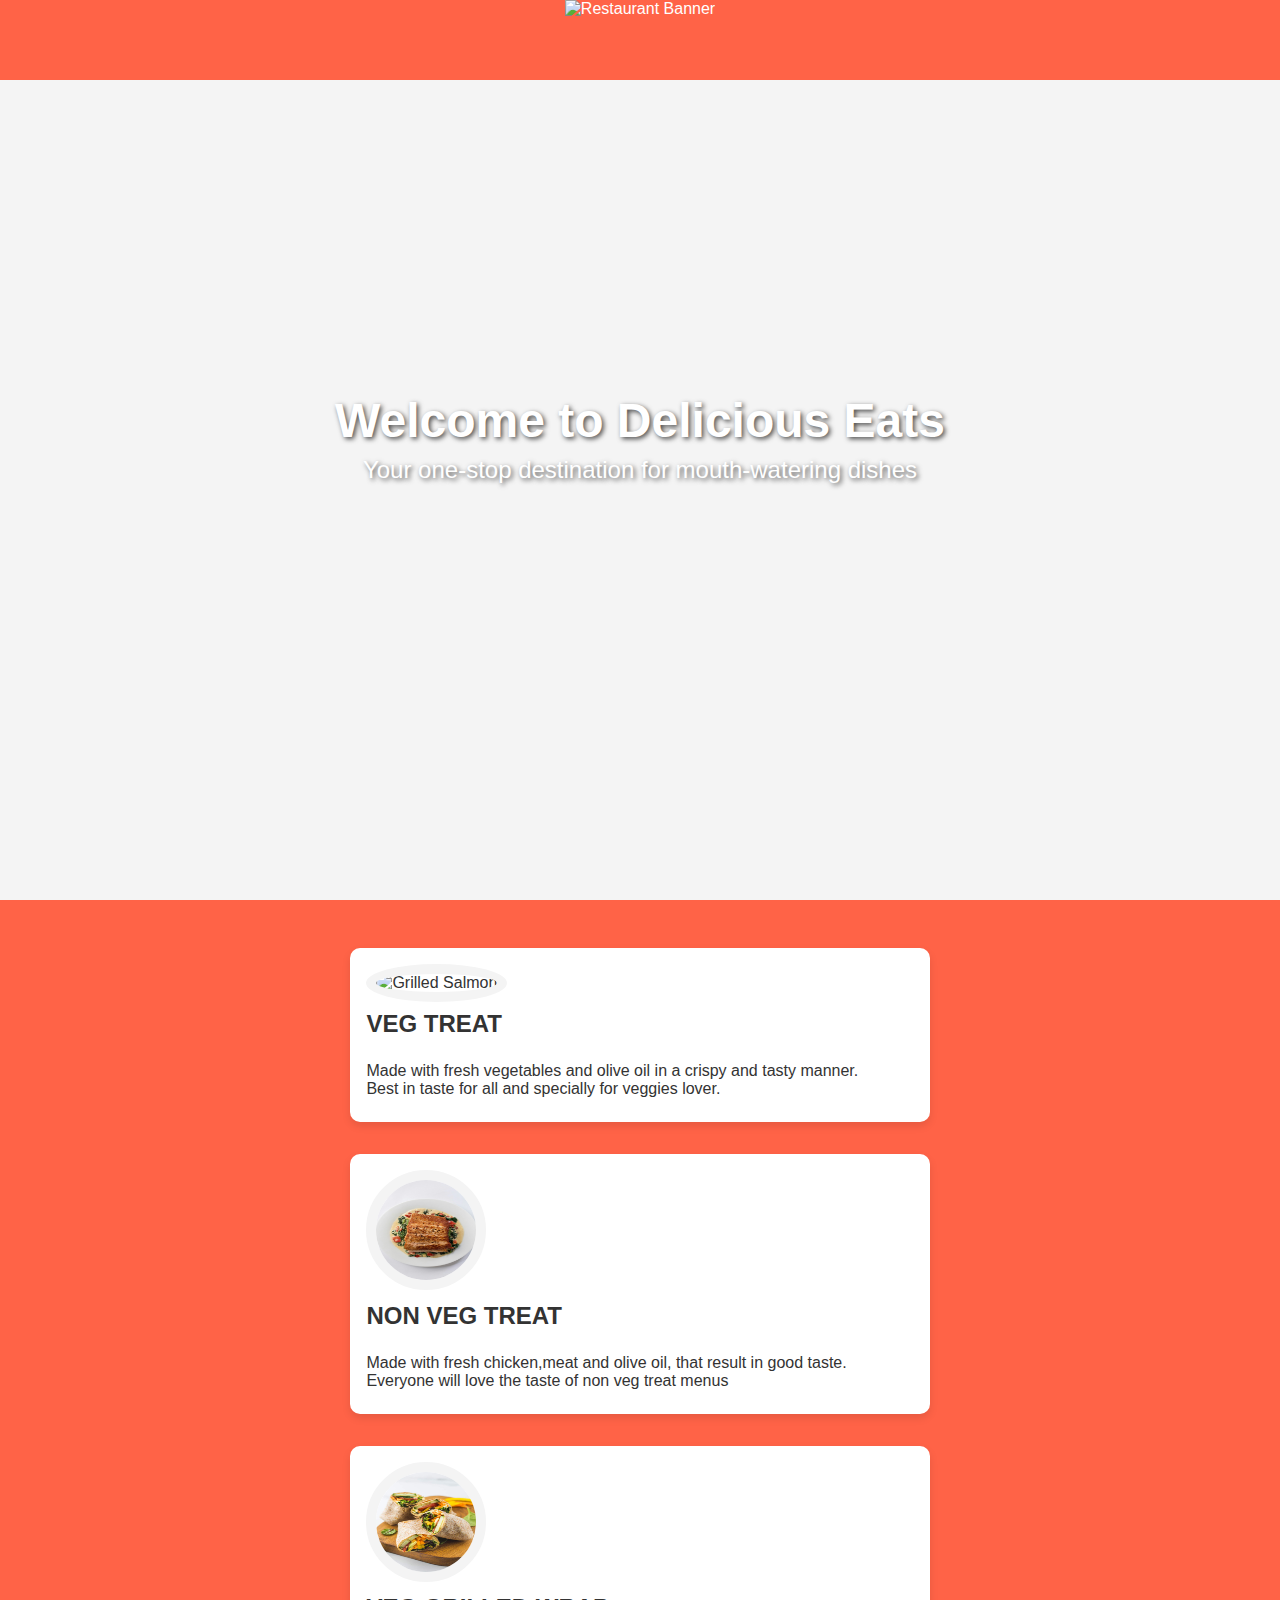
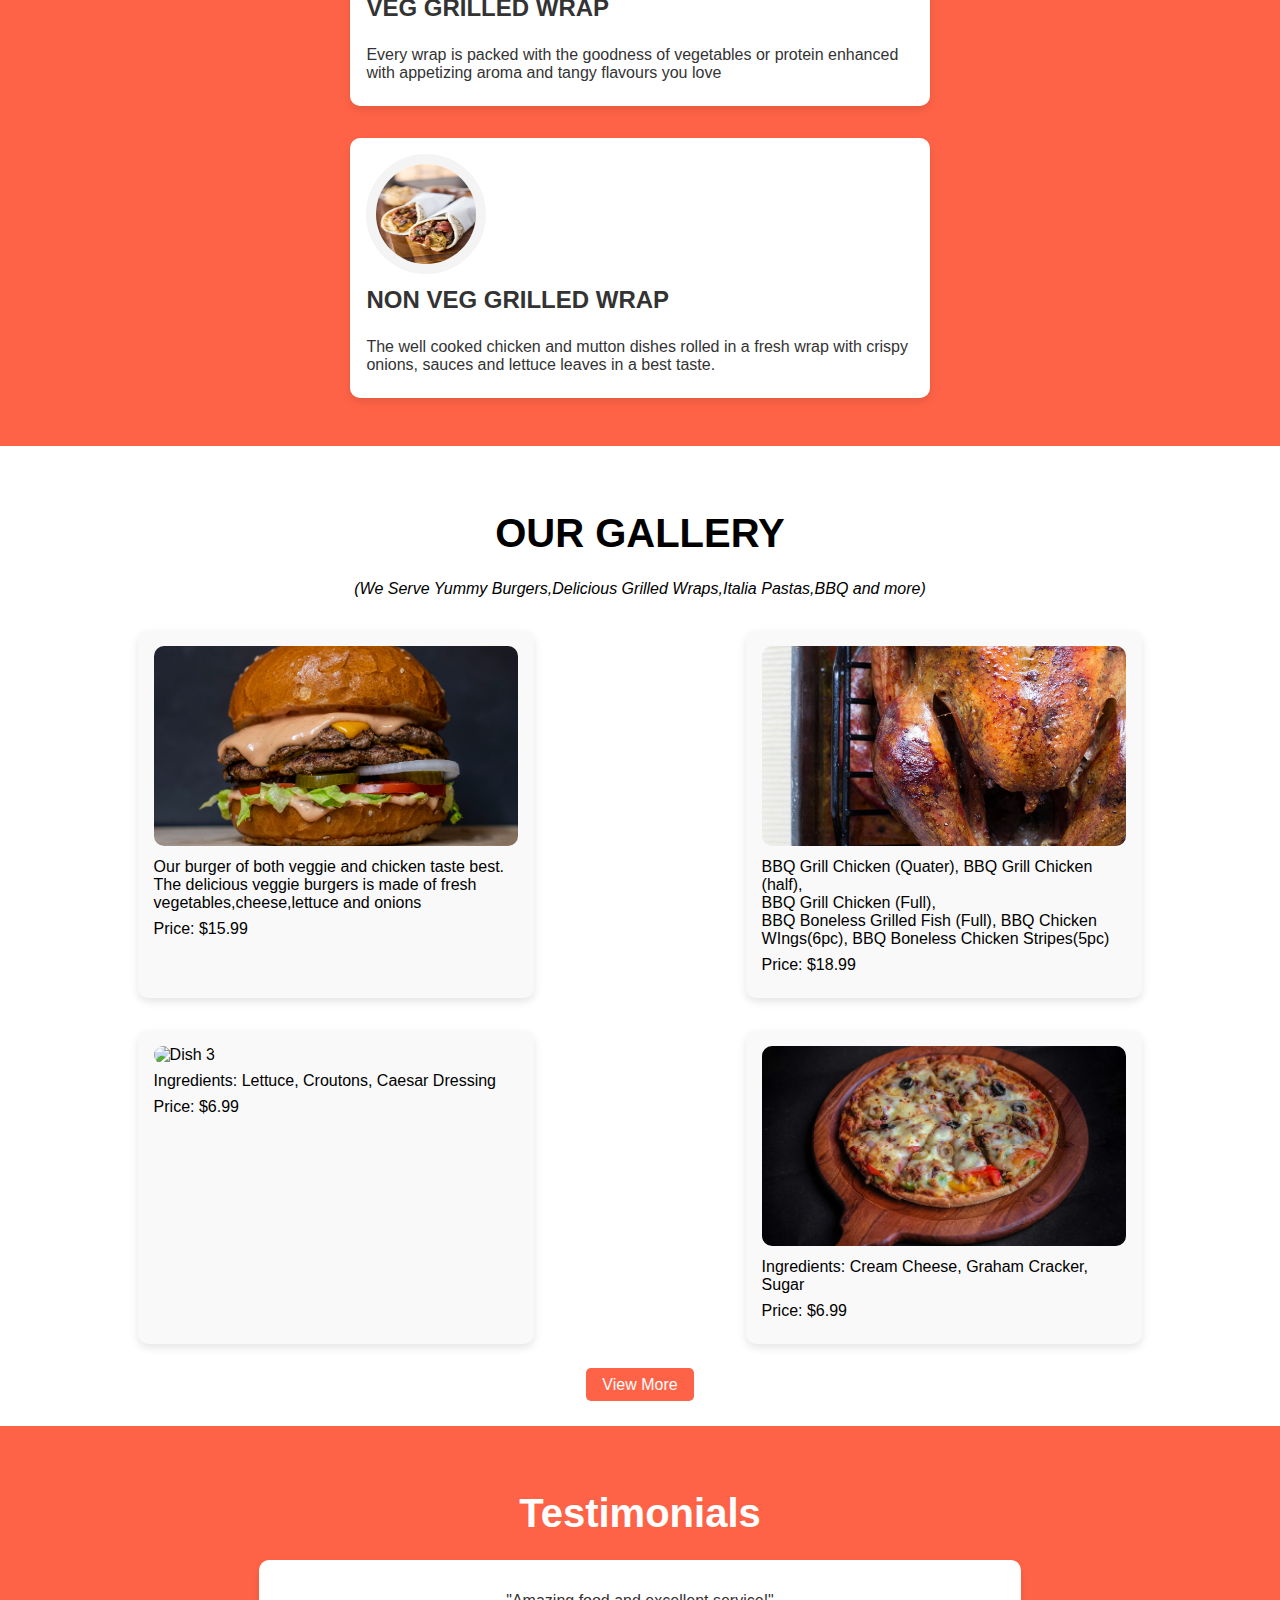
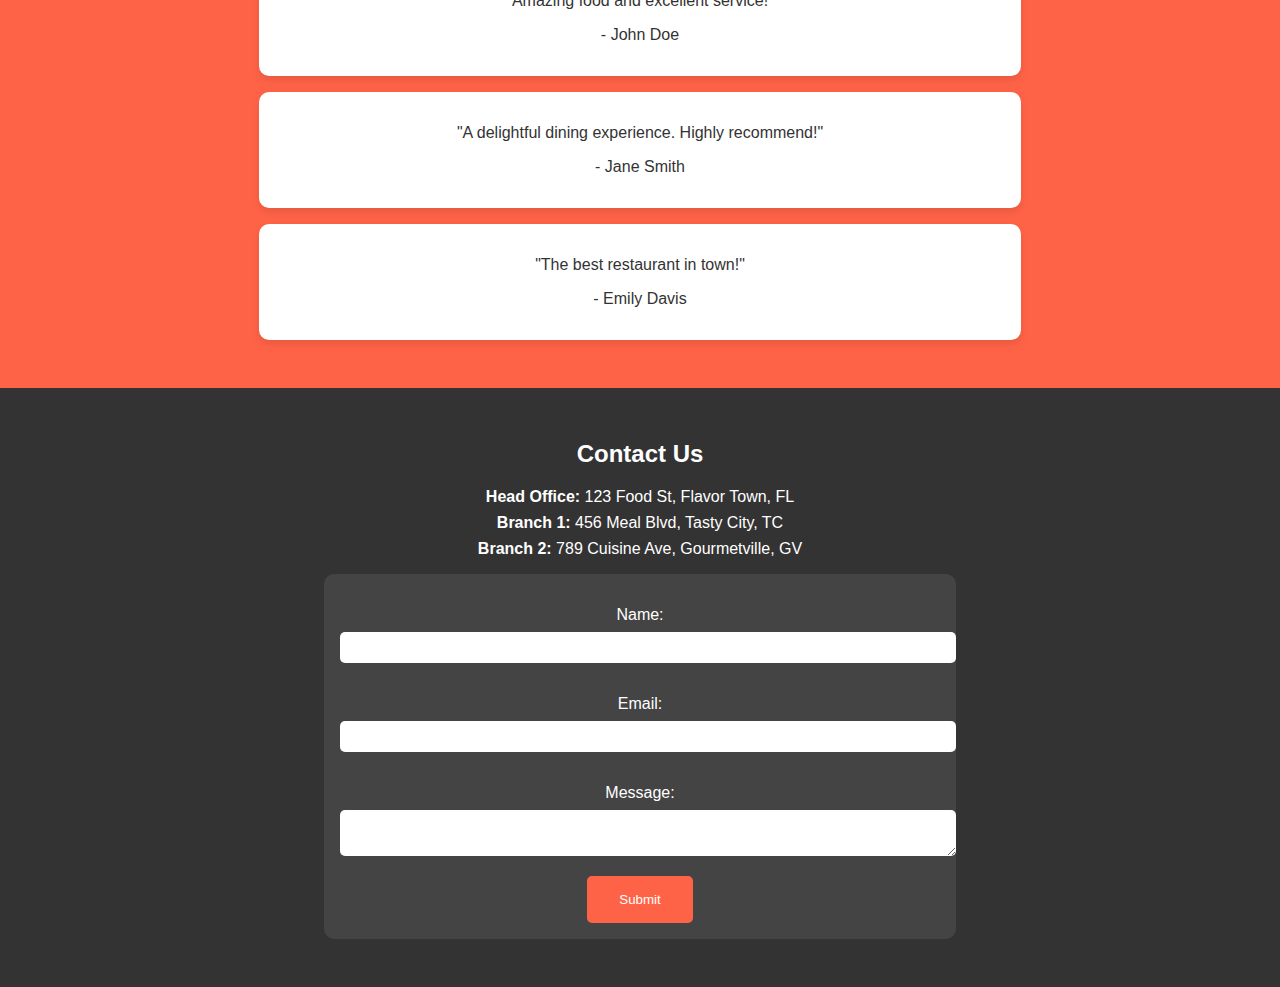
==== index.html @ 47c936db "renamed html file" ====
<!DOCTYPE html>
<html lang="en">
<head>
    <meta charset="UTF-8">
    <meta name="viewport" content="width=device-width, initial-scale=1.0">
    <title>Delicious Eats</title>
    <link rel="stylesheet" href="styles.css">
    <!-- <script src="httpa://kit.fontawesome.com/a076d05399.js"></script> -->
    <!-- <link rel="stylesheet" href="https://cdnjs.cloudflare.com/ajax/libs/font-awesome/5.14.0/css/all.min.css"> -->
    <script defer src="script.js"></script>
</head>
<body>
    
    <header> 
         <div class="navbar"> 
             <nav>
                <!-- <input type="checkbox" id="check">
                <label for="check" class="checkbtn">
                    <i class="fas-bars"></i>
                </label>
                <label class="logo">FOOD PALACE</label> --> 
                <!-- <ul>
                    <li><a class="active" href="#">Home</a></li>
                    <li><a href="#menu">Menu</a></li>
                    <li><a href="#gallery">Gallery</a></li>
                    <li><a href="#testimonials">Testimonials</a></li>
                    <li><a href="#contact">Contact</a></li>
                </ul>
            </nav>
        </div>
    </header> -->

    <main>
        <section id="home" class="intro">
            <picture>
                <source media="(min-width: 1200px)" srcset="/images/hero.jpg">
                <source media="(min-width: 768px)" srcset="/images/hero.jpg">
                <img src="/images/hero1.jpg" alt="Restaurant Banner" loading="lazy">
            </picture>
            <div class="intro-text">
                <h1>Welcome to Delicious Eats</h1>
                <p>Your one-stop destination for mouth-watering dishes</p>
            </div>
        </section>

        <section id="menu" class="menu">
            <!-- <h2>Our Menu</h2> -->
            <div class="menu-container">
                <div class="menu-item">
                    <img src="/images/Dish1.jpg" alt="Grilled Salmon" loading="lazy">
                    <h3>VEG TREAT</h3>
                    <p>Made with fresh vegetables and olive oil in a crispy and tasty manner. <br>Best in taste for all and specially for veggies lover.</p>
                    <!-- <p class="price">$15.99</p> -->
                </div>
                <div class="menu-item">
                    <img src="/images/Dish2.jpg" alt="Steak Frites" loading="lazy">
                    <h3>NON VEG TREAT</h3>
                    <p>Made with fresh chicken,meat and olive oil, that result in good taste.<br> Everyone will love the taste of non veg treat menus</p>
                    <!-- <p class="price">$18.99</p> -->
                </div>
                <div class="menu-item">
                    <img src="/images/dish3.jpg" alt="Caesar Salad" loading="lazy">
                    <h3>VEG GRILLED WRAP</h3>
                    <p>Every wrap is packed with the goodness of vegetables or protein enhanced<br> with appetizing aroma and tangy flavours you love</p>
                    <!-- <p class="price">$6.99</p> -->
                </div>
                <div class="menu-item">
                    <img src="/images/Dish4.jpg" alt="Cheesecake" loading="lazy">
                    <h3>NON VEG GRILLED WRAP</h3>
                    <p>The well cooked chicken and mutton dishes rolled in a fresh wrap with crispy<br> onions, sauces and lettuce leaves in a best taste.</p>
                    <!-- <p class="price">$6.99</p> -->
                </div>
            </div>
        </section>

        <section id="gallery" class="gallery">
            <h2>OUR GALLERY</MENU></h2>
            <p> <i>(We Serve Yummy Burgers,Delicious Grilled Wraps,Italia Pastas,BBQ and more)</i></p>
            <div class="gallery-container">
                <div class="gallery-item">
                    <img src="/images/Food1.jpg" alt="Dish 1" loading="lazy">
                    <p>Our burger of both veggie and chicken taste best. The delicious veggie burgers is made of fresh vegetables,cheese,lettuce and onions </p>
                    <p>Price: $15.99</p>
                </div>
                <div class="gallery-item">
                    <img src="/images/food2.jpg" alt="Dish 2" loading="lazy">
                    <p>BBQ Grill Chicken (Quater), BBQ Grill Chicken (half),<br> BBQ Grill Chicken (Full),<br> BBQ Boneless Grilled Fish (Full), BBQ Chicken WIngs(6pc), BBQ Boneless Chicken Stripes(5pc)</p>
                    <p>Price: $18.99</p>
                </div>
                <div class="gallery-item">
                    <img src="/images/food4.jpg" alt="Dish 3" loading="lazy">
                    <p>Ingredients: Lettuce, Croutons, Caesar Dressing</p>
                    <p>Price: $6.99</p>
                </div>
                <div class="gallery-item">

                    <img src="/images/food3.jpg" alt="Dish 4" loading="lazy">
                    <p>Ingredients: Cream Cheese, Graham Cracker, Sugar</p>
                    <p>Price: $6.99</p>
                    
                </div>
                <!-- <div class="view-more">
                    <a href="#more">View More</a>
                </div> -->
            </div>
            <div class="view-more">
                <a href="#more">View More</a>
            </div>
        </section>

        <section id="testimonials" class="testimonials">
            <h2>Testimonials</h2>
            <div class="testimonial">
                <p>"Amazing food and excellent service!"</p>
                <p>- John Doe</p>
            </div>
            <div class="testimonial">
                <p>"A delightful dining experience. Highly recommend!"</p>
                <p>- Jane Smith</p>
            </div>
            <div class="testimonial">
                <p>"The best restaurant in town!"</p>
                <p>- Emily Davis</p>
            </div>
        </section>
    </main>

    <footer id="contact">
        <h2>Contact Us</h2>
        <p><strong>Head Office:</strong> 123 Food St, Flavor Town, FL</p>
        <p><strong>Branch 1:</strong> 456 Meal Blvd, Tasty City, TC</p>
        <p><strong>Branch 2:</strong> 789 Cuisine Ave, Gourmetville, GV</p>
        <form id="contactForm">
            <label for="name">Name:</label>
            <input type="text" id="name" name="name" required>

            <label for="email">Email:</label>
            <input type="email" id="email" name="email" required>

            <label for="message">Message:</label>
            <textarea id="message" name="message" required></textarea>

            <button type="submit">Submit</button>
        </form>
    </footer>

    <button id="backToTop">Back to Top</button>
</body>
</html>
---- styles.css ----
/* General Styles */
body {
    font-family: Arial, sans-serif;
    margin: 0;
    padding: 0;
    background-color: #f4f4f4;
}

/* header {
    background-color: #ff6347;
    color: white;
    padding: 1rem;
    text-align: right;
} */
 nav{
    background: #ff6347;
    height: 80px;
    width: 100%;
 }
 /* label.logo{  
    /* color: white; */
    /* font-size: 35px; */
    /* line-height: 80px; */
    /* padding: 0 100px; */
    /* font-weight: bold; */
 } */
/* nav ul{
    float: right;
    margin-right: 20px;
}
nav ul li{
    display: inline-block;
    line-height: 80px;
    margin: 0 5px;
}
nav ul li a{
    color: white;
    font-size: 17px;
    padding:  7px 13px;
    border-radius: 3px;
    text-transform: uppercase;
}
a.active,a:hover{
background: #1b9bff;
transition: .5s;

}
.checkbtn{
    font-size: 30px;
    color:white;
    float: right;
    line-height: 80px;
    margin-right: 40px;
    cursor: pointer;
    display: none;
}

#check{
    display: none;
}
@media( max-width: 952px){
    label.logo{
    font-size: 30px;
    padding-left: 50px;

    }
    nav ul li a{
        font-size: 16px;
    }
}
@media( max-width: 856px){
    .checkbtn{
        display: block;
    }
} */


.navbar nav ul {
    list-style: none;
    padding: 0;
    display: flex;
    justify-content: flex-end;
    margin: 0;
}


.navbar nav ul li {
    margin-left: 1rem;
}

.navbar nav ul li a {
    color: white;
    text-decoration: none;
    padding: 0.5rem 1rem;
    border-radius: 5px;
    transition: background-color 0.3s;
}

.navbar nav ul li a:hover {
    background-color: rgba(255, 255, 255, 0.2);
}

/* Intro Section */
.intro {
    position: relative;
    text-align: center;
    color: white;
    height: 100vh;
    overflow: hidden;
}

.intro img {
    width: 100%;
    height: 100vh;
    object-fit: cover;
}

.intro-text {
    position: absolute;
    top: 50%;
    left: 50%;
    transform: translate(-50%, -50%);
    text-shadow: 2px 2px 5px rgba(0, 0, 0, 0.7);
}

.intro-text h1 {
    font-size: 3rem;
    margin: 0;
}

.intro-text p {
    font-size: 1.5rem;
    margin-top: 0.5rem;
}

/* Menu Section */
.menu {
    padding: 2rem;
    background-color: #ff6347;
    color: white;
    text-align: center;
}

.menu h2 {
    font-size: 2.5rem;
    margin-bottom: 1.5rem;
}

.menu-container {
    display: flex;
    justify-content: space-around;
    flex-wrap: wrap;
}

.menu-item {
    background: white;
    color: #333;
    border-radius: 10px;
    margin: 1rem;
    padding: 1rem;
    width: 45%;
    box-shadow: 0 4px 8px rgba(0, 0, 0, 0.1);
    text-align: left;
}

.menu-item img {
    /* width: 100%;
    border-radius: 10px;
    height: 200px;
    object-fit: cover; */
    width: 100px;
    height: 100px;
    border-radius: 50%;
    border: 10px solid #f4f4f4;
}

.menu-item h3 {
    font-size: 1.5rem;
    margin-top: 0.5rem;
}

.menu-item p {
    font-size: 1rem;
    margin: 0.5rem 0;
}

.price {
    font-weight: bold;
    font-size: 1.2rem;
}

/* Gallery Section */
.gallery {
    padding: 2rem;
    background-color: white;
    text-align: center;
}

.gallery h2 {
    font-size: 2.5rem;
    margin-bottom: 1.5rem;
}

.gallery-container {
    display: flex;
    justify-content: space-around;
    flex-wrap: wrap;
}

.gallery-item {
    background: #f9f9f9;
    border-radius: 10px;
    margin: 1rem;
    padding: 1rem;
    width: 30%;
    box-shadow: 0 4px 8px rgba(0, 0, 0, 0.1);
    text-align: left;
}

.gallery-item img {
    width: 100%;
    border-radius: 10px;
    height: 200px;
    object-fit: cover;
}

.gallery-item p {
    font-size: 1rem;
    margin: 0.5rem 0;
}

.view-more {
    text-align: center;
    margin-top: 1rem;
}

.view-more a {
    text-decoration: none;
    background-color: #ff6347;
    color: white;
    padding: 0.5rem 1rem;
    border-radius: 5px;
    transition: background-color 0.3s;
}

.view-more a:hover {
    background-color: #e5533d;
}

/* Testimonials Section */
.testimonials {
    padding: 2rem;
    background-color: #ff6347;
    color: white;
    text-align: center;
}

.testimonials h2 {
    font-size: 2.5rem;
    margin-bottom: 1.5rem;
}

.testimonial {
    background: white;
    color: #333;
    border-radius: 10px;
    margin: 1rem auto;
    padding: 1rem;
    width: 60%;
    box-shadow: 0 4px 8px rgba(0, 0, 0, 0.1);
}

/* Footer Section */
footer {
    background-color: #333;
    color: white;
    padding: 2rem;
    text-align: center;
}

footer p {
    margin: 0.5rem 0;
}

footer form {
    max-width: 600px;
    margin: 1rem auto;
    padding: 1rem;
    background: #444;
    border-radius: 10px;
}

footer form label {
    display: block;
    margin: 1rem 0 0.5rem;
}

footer form input, footer form textarea {
    width: 100%;
    padding: 0.5rem;
    margin-bottom: 1rem;
    border: none;
    border-radius: 5px;
}

footer form button {
    padding: 1rem 2rem;
    border: none;
    background-color: #ff6347;
    color: white;
    border-radius: 5px;
    cursor: pointer;
}

footer form button:hover {
    background-color: #e5533d;
}

/* Back to Top Button */
#backToTop {
    position: fixed;
    bottom: 20px;
    right: 20px;
    padding: 0.5rem 1rem;
    background-color: #ff6347;
    color: white;
    border: none;
    border-radius: 5px;
    cursor: pointer;
    display: none; /* Hidden initially */
}

#backToTop:hover {
    /* background-color: General Styles */
    body {
        font-family: Arial, sans-serif;
        margin: 0;
        padding: 0;
        background-color: #f4f4f4;
    }
    
    header {
        background-color: #ff6347;
        color: white;
        padding: 1rem;
        text-align: right;
    }
    header.navigation{
        position: relative;
        display: none;
    }
    
      header .navigation .navigation-items a{
        position:relative;
        color:#fff;
        font-size: 1.2em;
        margin: 20px;
        font-weight: 500;
        text-decoration: none;
        margin-left: 30px;
        transition: 0.3s ease;
      }
      header .navigation .navigation-items a:before{
        content: '';
        position: absolute;
        background:#fff;
        width: 0;
        height:3px;
        bottom: 0;
        left: 0;
        transition: 0.3s ease;
      }
    
      header .navigation .navigation-items a:hover:before{
        width: 100%;
      }
    
      .navigation-items {
        position: relative;
      }
    
      .navigation-items p {
        position: absolute;
        top: 5%;
        left: 90%;
    
        font-size: 22px;
        cursor: pointer;
        color: rgba(3, 96, 251, 0.3);
      }
    
      section{
        padding:100px 200px;
      }
    
    /* .navbar nav ul {
        list-style: none;
        padding: 0;
        display: flex;
        justify-content: flex-end;
        margin: 0;
    }
    
    .navbar nav ul li {
        margin-left: 1rem;
    }
    
    .navbar nav ul li a {
        color: white;
        text-decoration: none;
        padding: 0.5rem 1rem;
        border-radius: 5px;
        transition: background-color 0.3s;
    }
    
    .navbar nav ul li a:hover {
        background-color: rgba(255, 255, 255, 0.2);
    }
     */
    /* Intro Section */
    .intro {
        position: relative;
        text-align: center;
        color: white;
        height: 100vh;
        overflow: hidden;
    }
    
    .intro img {
        width: 100%;
        height: 100vh;
        object-fit: cover;
    }
    
    .intro-text {
        position: absolute;
        top: 50%;
        left: 50%;
        transform: translate(-50%, -50%);
        text-shadow: 2px 2px 5px rgba(0, 0, 0, 0.7);
    }
    
    .intro-text h1 {
        font-size: 3rem;
        margin: 0;
    }
    
    .intro-text p {
        font-size: 1.5rem;
        margin-top: 0.5rem;
    }
    
    /* Menu Section */
    .menu {
        padding: 2rem;
        background-color: #ff6347;
        color: white;
        text-align: center;
    }
    
    .menu h2 {
        font-size: 2.5rem;
        margin-bottom: 1.5rem;
    }
    
    .menu-container {
        display: flex;
        justify-content: space-around;
        flex-wrap: wrap;
    }
    
    .menu-item {
        background: white;
        color: #333;
        border-radius: 10px;
        margin: 1rem;
        padding: 1rem;
        width: 45%;
        box-shadow: 0 4px 8px rgba(0, 0, 0, 0.1);
        text-align: left;
    }
    
    .menu-item img {
        width: 100%;
        border-radius: 10px;
        height: 200px;
        object-fit: cover;
    }
    
    .menu-item h3 {
        font-size: 1.5rem;
        margin-top: 0.5rem;
    }
    
    .menu-item p {
        font-size: 1rem;
        margin: 0.5rem 0;
    }
    
    .price {
        font-weight: bold;
        font-size: 1.2rem;
    }
    
    /* Gallery Section */
    .gallery {
        padding: 2rem;
        background-color: white;
        text-align: center;
    }
    
    .gallery h2 {
        font-size: 2.5rem;
        margin-bottom: 1.5rem;
    }
    
    .gallery-container {
        display: flex;
        justify-content: space-around;
        flex-wrap: wrap;
    }
    
    .gallery-item {
        background: #f9f9f9;
        border-radius: 10px;
        margin: 1rem;
        padding: 1rem;
        width: 30%;
        box-shadow: 0 4px 8px rgba(0, 0, 0, 0.1);
        text-align: left;
    }
    
    .gallery-item img {
        width: 100%;
        border-radius: 10px;
        height: 200px;
        object-fit: cover;
    }
    
    .gallery-item p {
        font-size: 1rem;
        margin: 0.5rem 0;
    }
    
    .view-more {
        text-align: center;
        margin-top: 1rem;
    }
    
    .view-more a {
        text-decoration: none;
        background-color: #ff6347;
        color: white;
        padding: 0.5rem 1rem;
        border-radius: 5px;
        transition: background-color 0.3s;
    }
    
    .view-more a:hover {
        background-color: #e5533d;
    }
    
    /* Testimonials Section */
    .testimonials {
        padding: 2rem;
        background-color: #ff6347;
        color: white;
        text-align: center;
    }
    
    .testimonials h2 {
        font-size: 2.5rem;
        margin-bottom: 1.5rem;
    }
    
    .testimonial {
        background: white;
        color: #333;
        border-radius: 10px;
        margin: 1rem auto;
        padding: 1rem;
        width: 60%;
        box-shadow: 0 4px 8px rgba(0, 0, 0, 0.1);
    }
    
    /* Footer Section */
    footer {
        background-color: #333;
        color: white;
        padding: 2rem;
        text-align: center;
    }
    
    footer p {
        margin: 0.5rem 0;
    }
    
    footer form {
        max-width: 600px;
        margin: 1rem auto;
        padding: 1rem;
        background: #444;
        border-radius: 10px;
    }
    
    footer form label {
        display: block;
        margin: 1rem 0 0.5rem;
    }
    
    footer form input, footer form textarea {
        width: 100%;
        padding: 0.5rem;
        margin-bottom: 1rem;
        border: none;
        border-radius: 5px;
    }
    
    footer form button {
        padding: 1rem 2rem;
        border: none;
        background-color: #ff6347;
        color: white;
        border-radius: 5px;
        cursor: pointer;
    }
    
    footer form button:hover {
        background-color: #e5533d;
    }
    
    /* Back to Top Button */
    #backToTop {
        position: fixed;
        bottom: 20px;
        right: 20px;
        padding: 0.5rem 1rem;
        background-color: #ff6347;
        color: white;
        border: none;
        border-radius: 5px;
        cursor: pointer;
        display: none; /* Hidden initially */
    }
    
    #backToTop:hover {
        background-color: #e5533d;
    }
    
    /* Responsive Design */
    @media (max-width: 768px) {
        .navbar nav ul {
            flex-direction: column;
            align-items: flex-end;
        }
    
        .navbar nav ul li {
            margin: 0.5rem 0;
        }
    
        .menu-container, .gallery-container {
            flex-direction: column;
            align-items: center;
        }
    
        .menu-item, .gallery-item {
            width: 80%;
        }
    
        .intro-text h1 {
            font-size: 2rem;
        }
    
        .intro-text p {
            font-size: 1rem;
        }
    }
    /* e5533d; */
}

/* Responsive Design */
@media (max-width: 768px) {
    .navbar nav ul {
        flex-direction: column;
        align-items: flex-end;
    }

    .navbar nav ul li {
        margin: 0.5rem 0;
    }

    .menu-container, .gallery-container {
        flex-direction: column;
        align-items: center;
    }

    .menu-item, .gallery-item {
        width: 80%;
    }

    .intro-text h1 {
        font-size: 2rem;
    }

    .intro-text p {
        font-size: 1rem;
    }
}
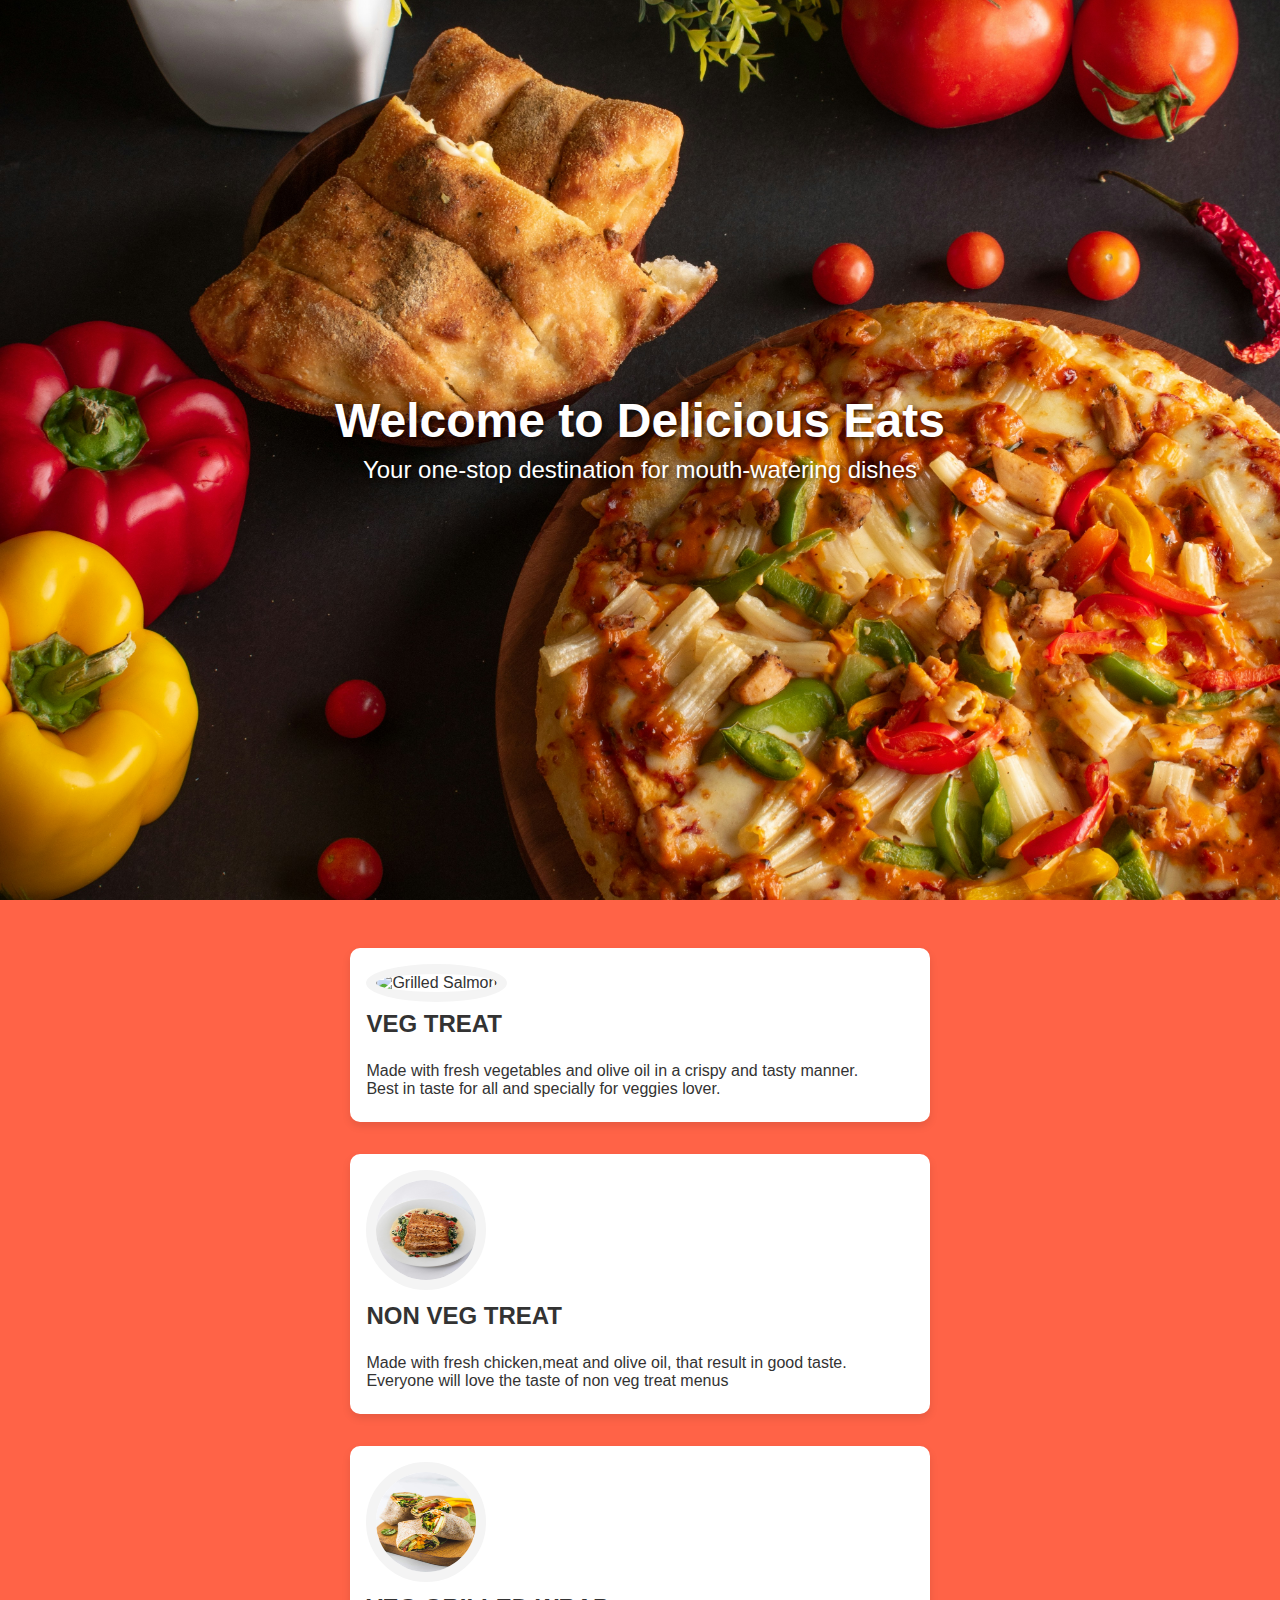
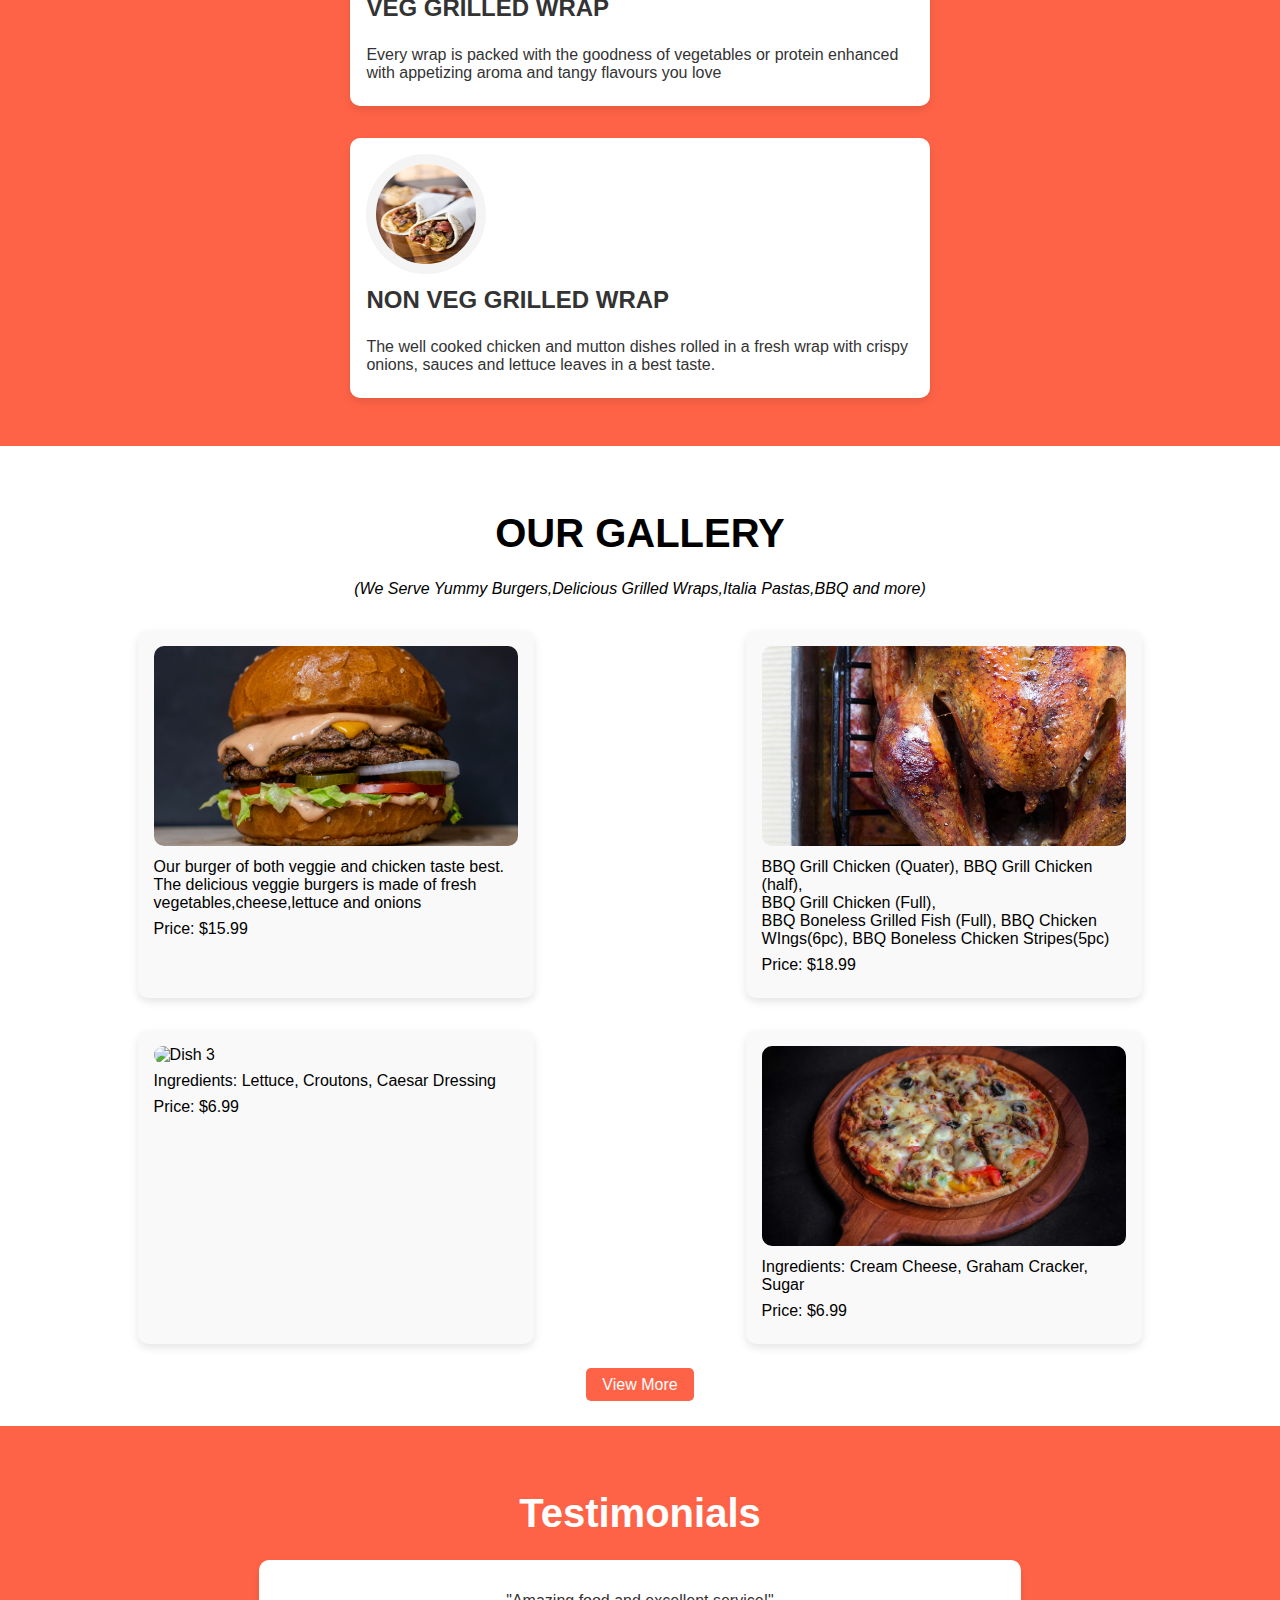
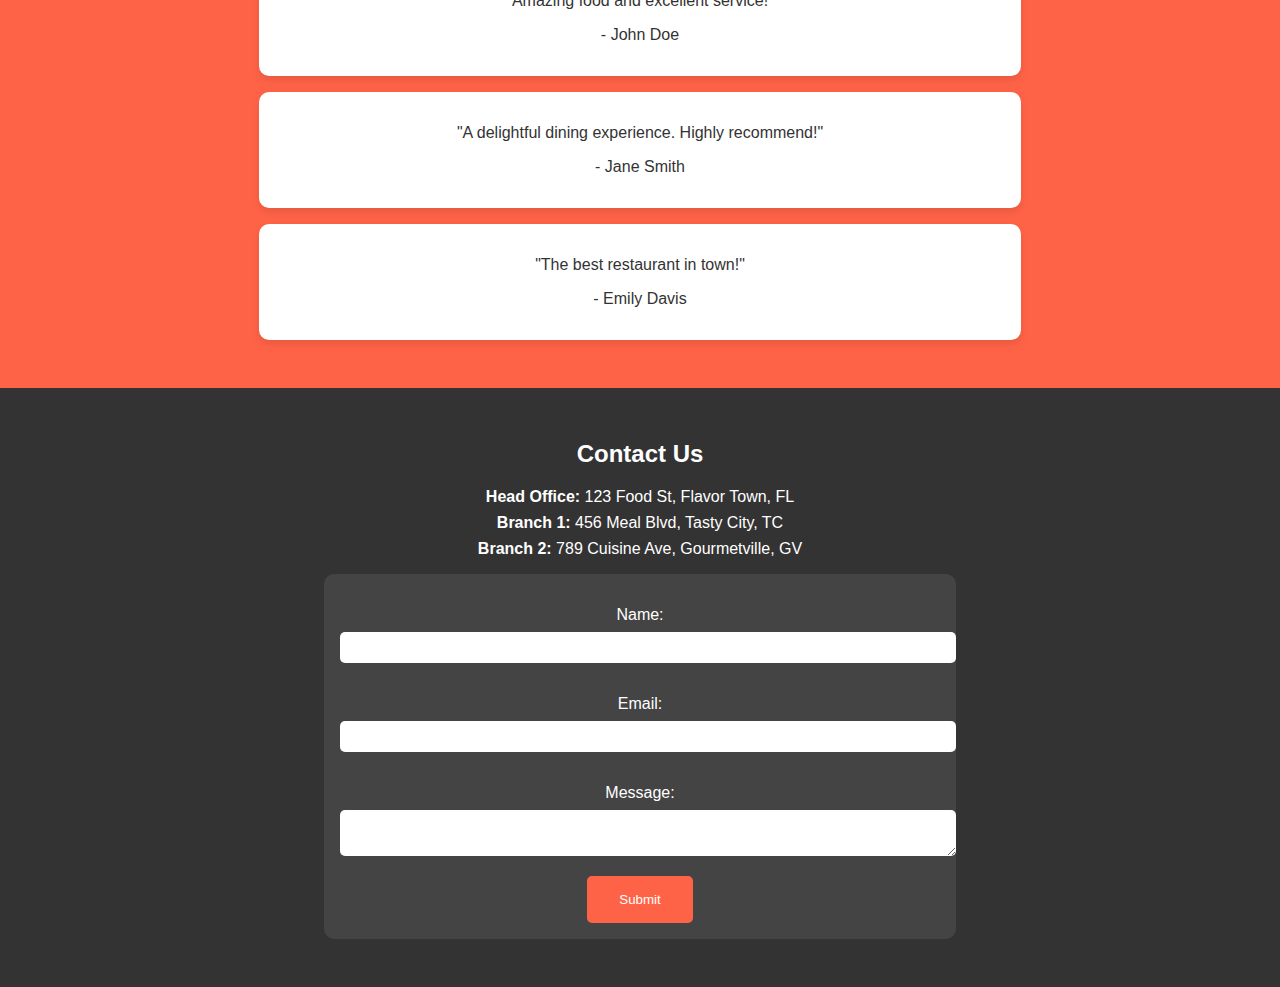
==== commit 846bfdd3: "updated home image path" ====
--- a/index.html
+++ b/index.html
@@ -33,8 +33,8 @@
     <main>
         <section id="home" class="intro">
             <picture>
-                <source media="(min-width: 1200px)" srcset="/images/hero.jpg">
-                <source media="(min-width: 768px)" srcset="/images/hero.jpg">
+                <source media="(min-width: 1200px)" srcset="/images/hero1.jpg">
+                <source media="(min-width: 768px)" srcset="/images/hero1.jpg">
                 <img src="/images/hero1.jpg" alt="Restaurant Banner" loading="lazy">
             </picture>
             <div class="intro-text">
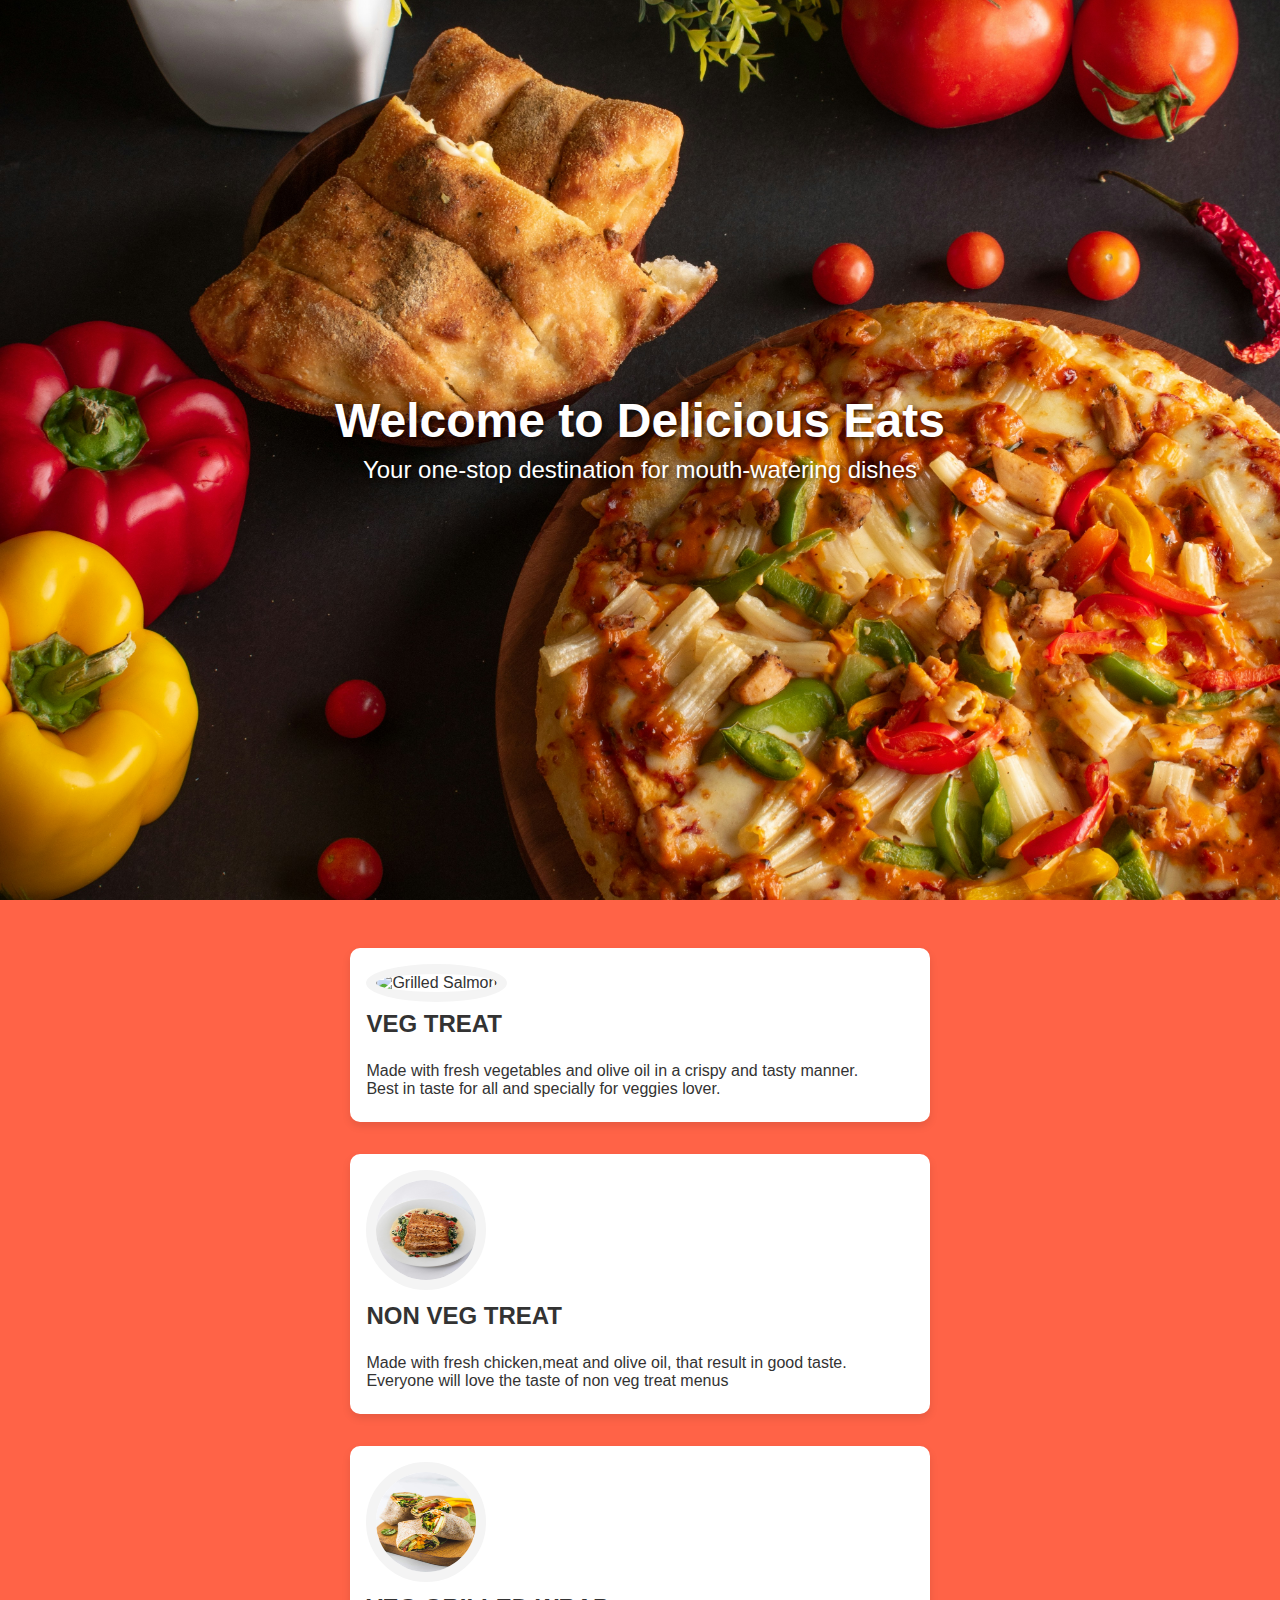
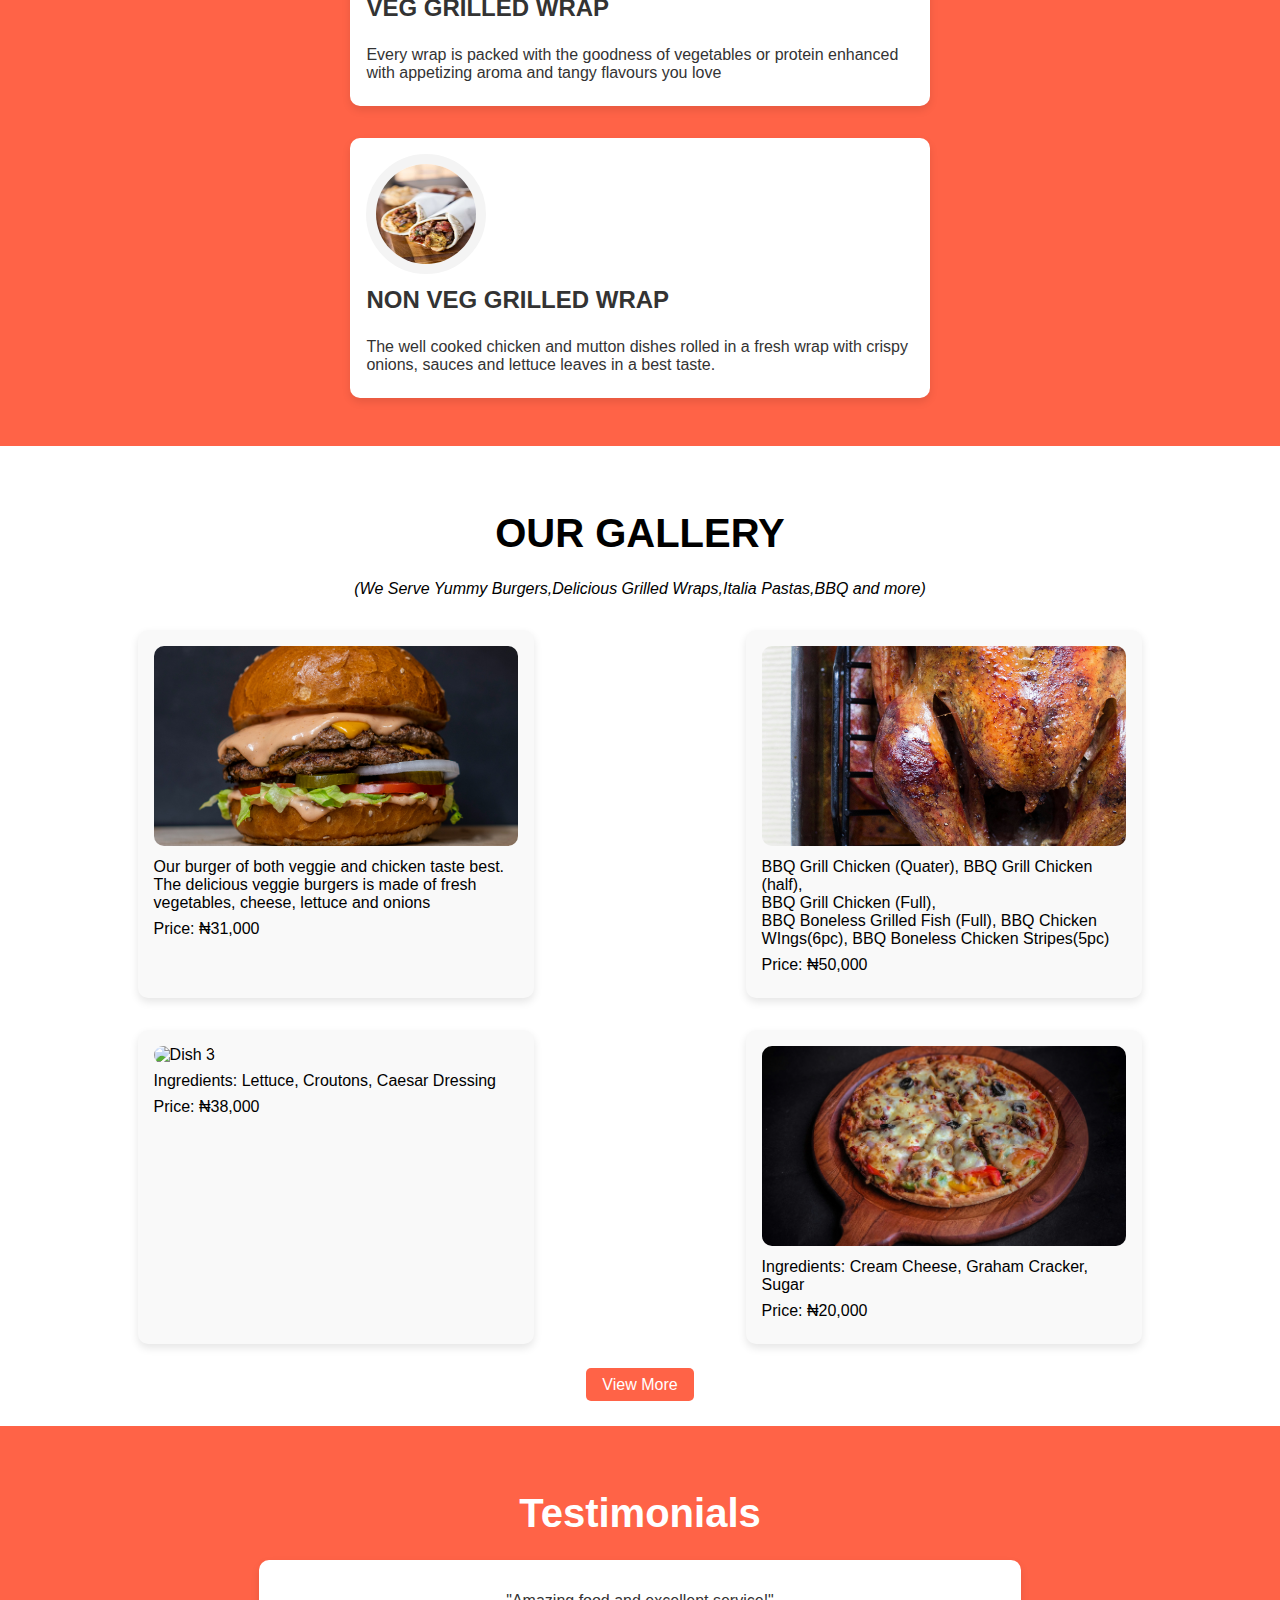
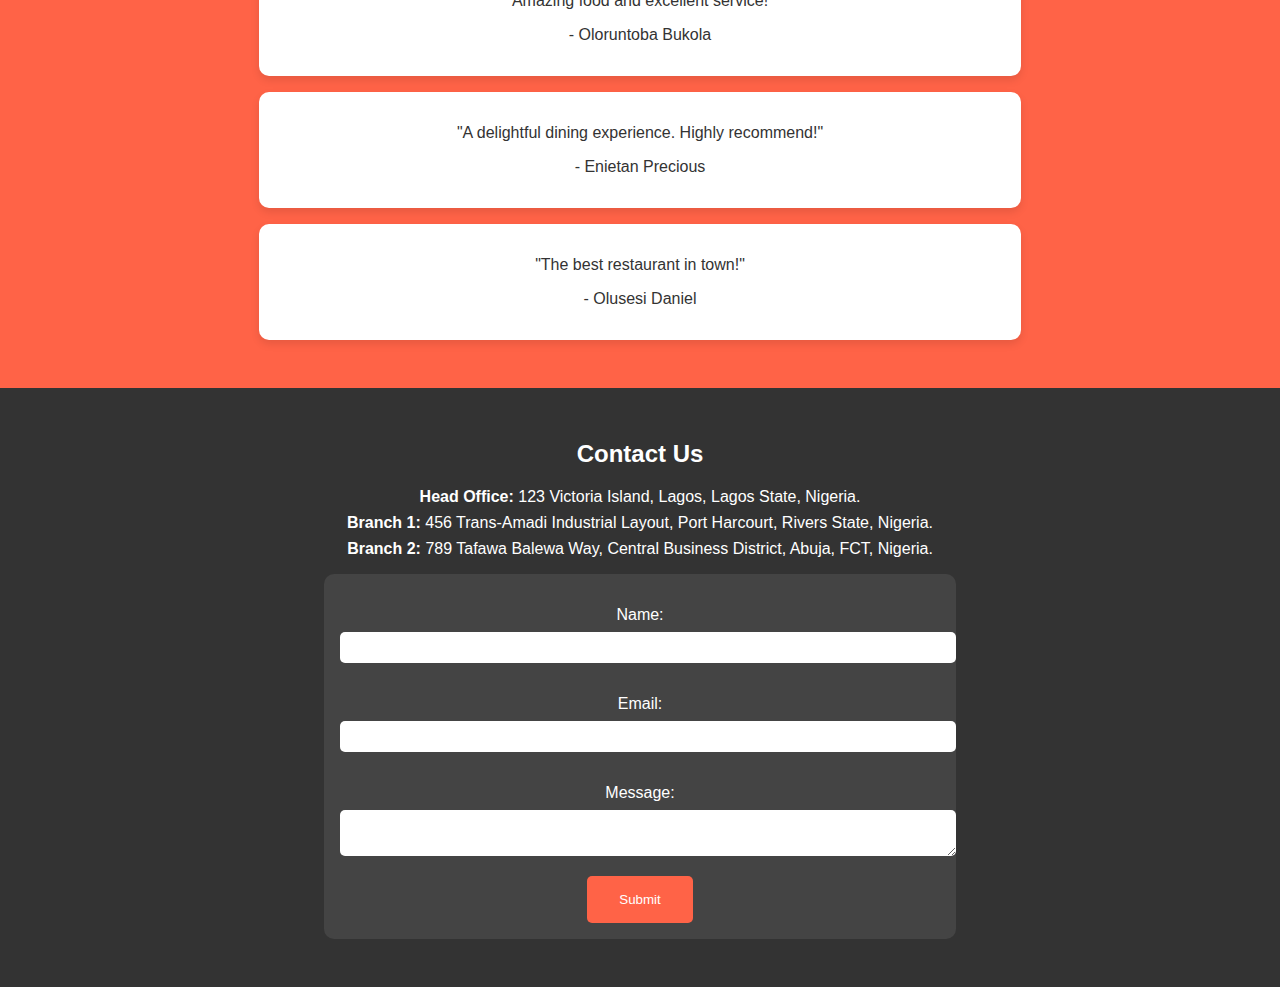
==== commit a15d1512: "update" ====
--- a/index.html
+++ b/index.html
@@ -11,10 +11,10 @@
 </head>
 <body>
     
-    <header> 
+    <!--  <header> 
          <div class="navbar"> 
              <nav>
-                <!-- <input type="checkbox" id="check">
+                <input type="checkbox" id="check">
                 <label for="check" class="checkbtn">
                     <i class="fas-bars"></i>
                 </label>
@@ -79,24 +79,24 @@
             <div class="gallery-container">
                 <div class="gallery-item">
                     <img src="/images/Food1.jpg" alt="Dish 1" loading="lazy">
-                    <p>Our burger of both veggie and chicken taste best. The delicious veggie burgers is made of fresh vegetables,cheese,lettuce and onions </p>
-                    <p>Price: $15.99</p>
+                    <p>Our burger of both veggie and chicken taste best. The delicious veggie burgers is made of fresh vegetables, cheese, lettuce and onions </p>
+                    <p>Price: ₦31,000</p>
                 </div>
                 <div class="gallery-item">
                     <img src="/images/food2.jpg" alt="Dish 2" loading="lazy">
                     <p>BBQ Grill Chicken (Quater), BBQ Grill Chicken (half),<br> BBQ Grill Chicken (Full),<br> BBQ Boneless Grilled Fish (Full), BBQ Chicken WIngs(6pc), BBQ Boneless Chicken Stripes(5pc)</p>
-                    <p>Price: $18.99</p>
+                    <p>Price: ₦50,000</p>
                 </div>
                 <div class="gallery-item">
                     <img src="/images/food4.jpg" alt="Dish 3" loading="lazy">
                     <p>Ingredients: Lettuce, Croutons, Caesar Dressing</p>
-                    <p>Price: $6.99</p>
+                    <p>Price: ₦38,000</p>
                 </div>
                 <div class="gallery-item">
 
                     <img src="/images/food3.jpg" alt="Dish 4" loading="lazy">
                     <p>Ingredients: Cream Cheese, Graham Cracker, Sugar</p>
-                    <p>Price: $6.99</p>
+                    <p>Price: ₦20,000</p>
                     
                 </div>
                 <!-- <div class="view-more">
@@ -112,24 +112,24 @@
             <h2>Testimonials</h2>
             <div class="testimonial">
                 <p>"Amazing food and excellent service!"</p>
-                <p>- John Doe</p>
+                <p>- Oloruntoba Bukola</p>
             </div>
             <div class="testimonial">
                 <p>"A delightful dining experience. Highly recommend!"</p>
-                <p>- Jane Smith</p>
+                <p>- Enietan Precious</p>
             </div>
             <div class="testimonial">
                 <p>"The best restaurant in town!"</p>
-                <p>- Emily Davis</p>
+                <p>- Olusesi Daniel</p>
             </div>
         </section>
     </main>
 
     <footer id="contact">
         <h2>Contact Us</h2>
-        <p><strong>Head Office:</strong> 123 Food St, Flavor Town, FL</p>
-        <p><strong>Branch 1:</strong> 456 Meal Blvd, Tasty City, TC</p>
-        <p><strong>Branch 2:</strong> 789 Cuisine Ave, Gourmetville, GV</p>
+        <p><strong>Head Office:</strong> 123 Victoria Island, Lagos, Lagos State, Nigeria.</p>
+        <p><strong>Branch 1:</strong> 456 Trans-Amadi Industrial Layout, Port Harcourt, Rivers State, Nigeria.</p>
+        <p><strong>Branch 2:</strong> 789 Tafawa Balewa Way, Central Business District, Abuja, FCT, Nigeria.</p>
         <form id="contactForm">
             <label for="name">Name:</label>
             <input type="text" id="name" name="name" required>
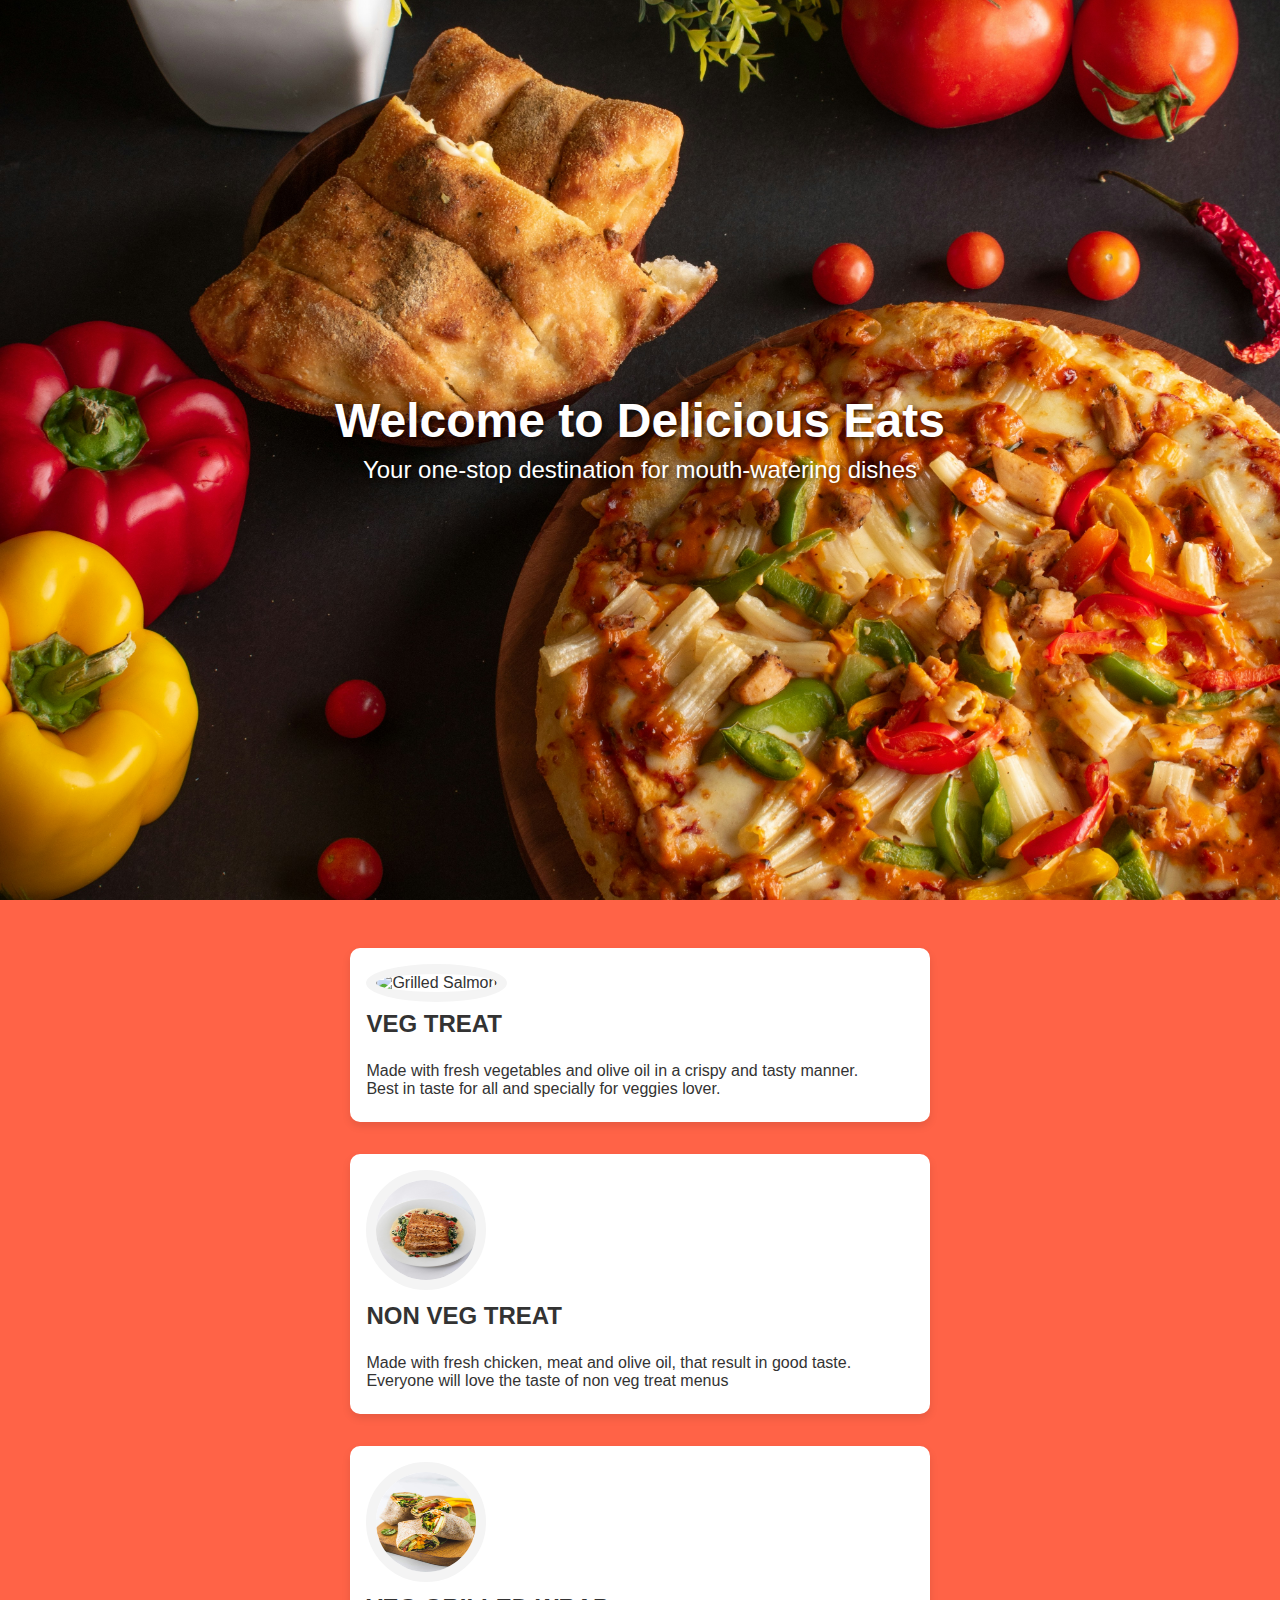
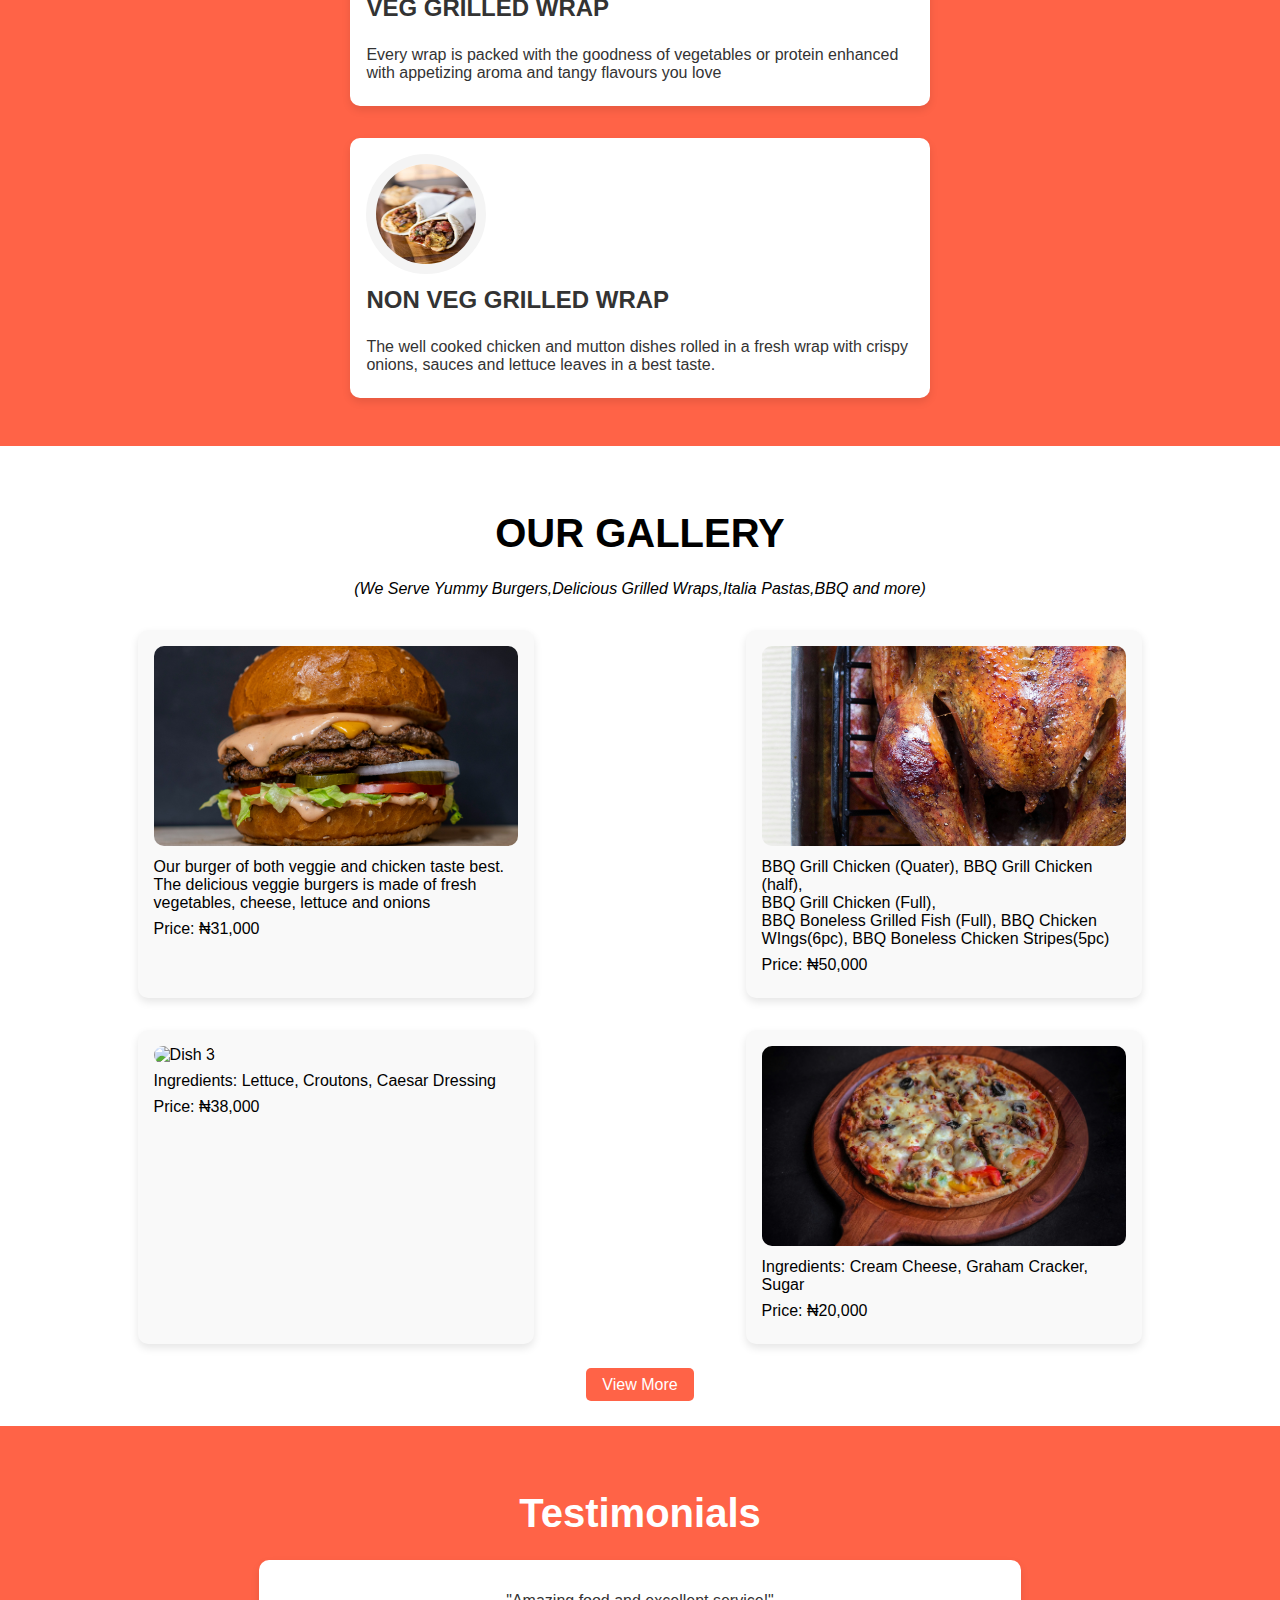
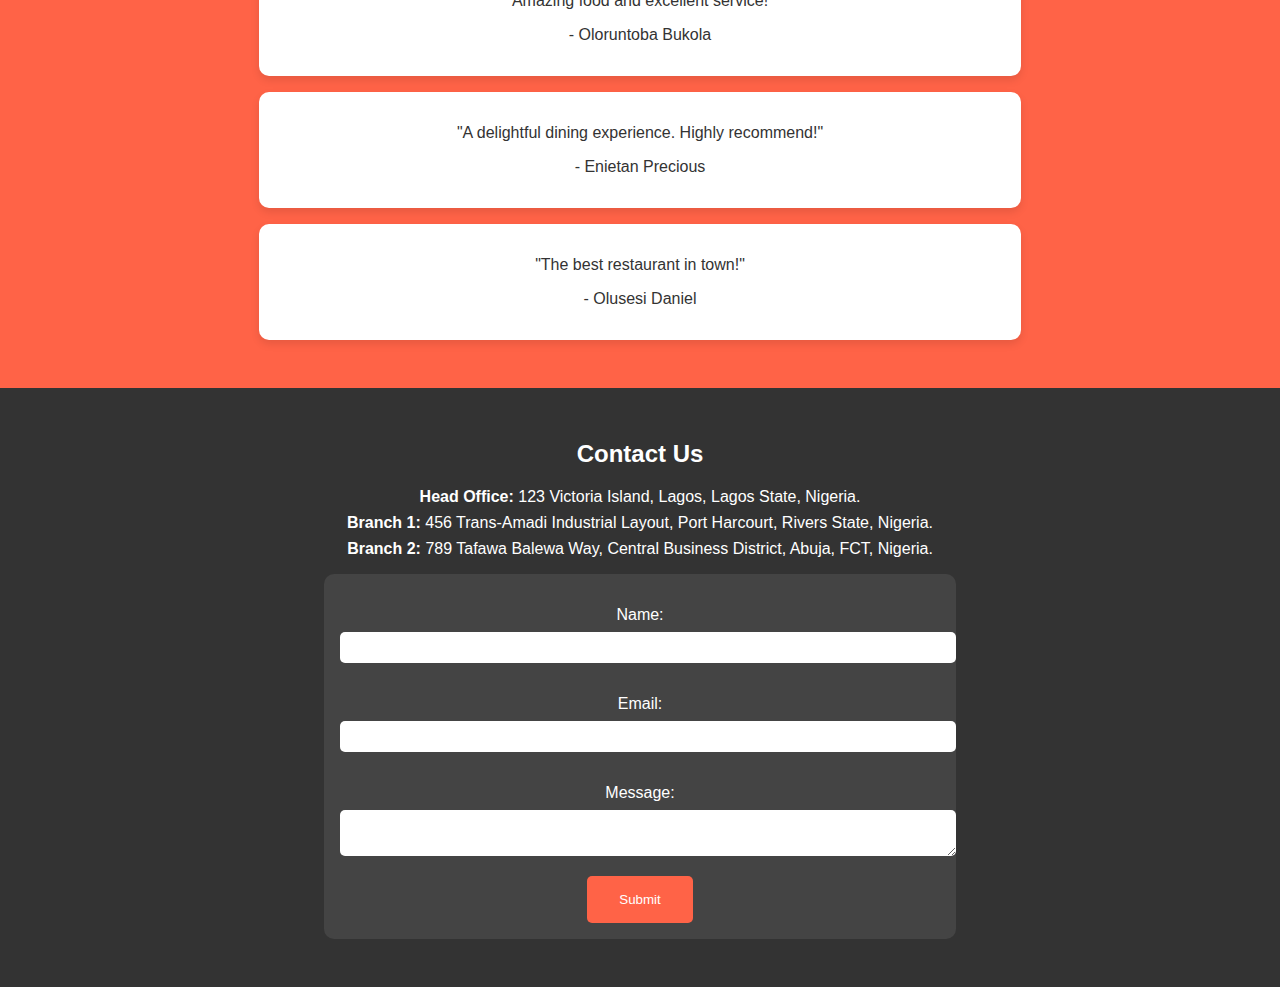
==== commit 3a26e91d: "wdw" ====
--- a/index.html
+++ b/index.html
@@ -55,7 +55,7 @@
                 <div class="menu-item">
                     <img src="/images/Dish2.jpg" alt="Steak Frites" loading="lazy">
                     <h3>NON VEG TREAT</h3>
-                    <p>Made with fresh chicken,meat and olive oil, that result in good taste.<br> Everyone will love the taste of non veg treat menus</p>
+                    <p>Made with fresh chicken, meat and olive oil, that result in good taste.<br> Everyone will love the taste of non veg treat menus</p>
                     <!-- <p class="price">$18.99</p> -->
                 </div>
                 <div class="menu-item">
